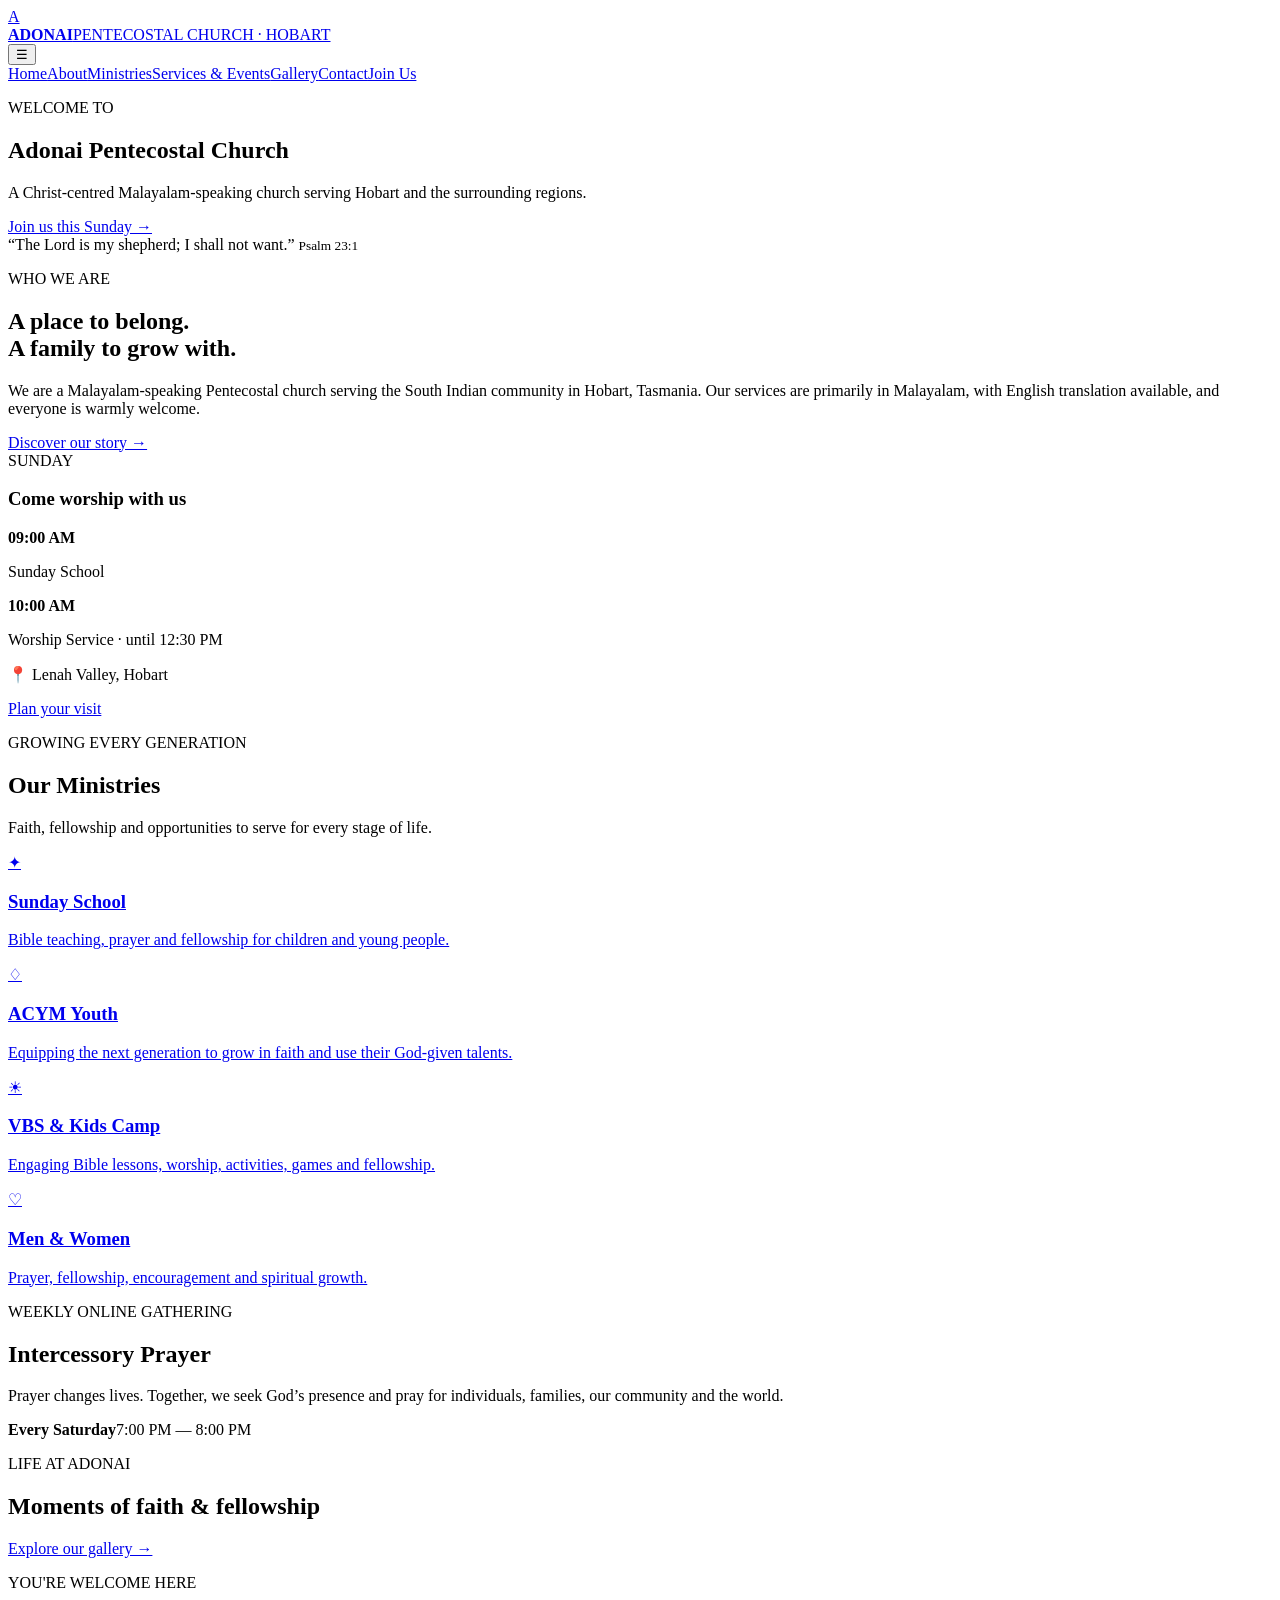
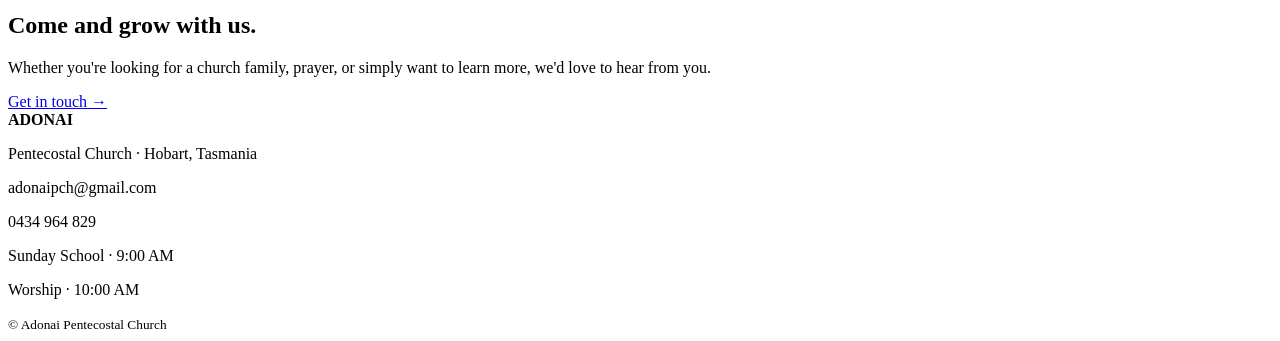
==== index.html @ 258a88e2 "Build initial Adonai Church homepage" ====
<!doctype html><html lang="en"><head><meta charset="UTF-8"><meta name="viewport" content="width=device-width,initial-scale=1"><meta name="description" content="Adonai Pentecostal Church — a Malayalam-speaking Pentecostal church in Hobart, Tasmania."><title>Adonai Pentecostal Church | Hobart</title><link rel="stylesheet" href="assets/css/style.css"></head><body><header class="site-header"><a class="brand" href="index.html"><div class="brand-mark">A</div><div><strong>ADONAI</strong><span>PENTECOSTAL CHURCH · HOBART</span></div></a><button class="menu" aria-label="Open menu">☰</button><nav><a class="active" href="index.html">Home</a><a href="about.html">About</a><a href="ministries.html">Ministries</a><a href="services.html">Services & Events</a><a href="gallery.html">Gallery</a><a href="contact.html">Contact</a><a class="pill" href="contact.html">Join Us</a></nav></header><main><section class="hero"><div class="hero-overlay"></div><div class="hero-content"><p class="eyebrow">WELCOME TO</p><h1>Adonai Pentecostal Church</h1><p>A Christ-centred Malayalam-speaking church serving Hobart and the surrounding regions.</p><a class="btn" href="services.html">Join us this Sunday →</a></div><div class="verse">“The Lord is my shepherd; I shall not want.” <small>Psalm 23:1</small></div></section><section class="section intro"><div><p class="eyebrow blue">WHO WE ARE</p><h2>A place to belong.<br>A family to grow with.</h2><p>We are a Malayalam-speaking Pentecostal church serving the South Indian community in Hobart, Tasmania. Our services are primarily in Malayalam, with English translation available, and everyone is warmly welcome.</p><a class="text-link" href="about.html">Discover our story →</a></div><div class="service-card"><span>SUNDAY</span><h3>Come worship with us</h3><div class="time"><b>09:00 AM</b><p>Sunday School</p></div><div class="time"><b>10:00 AM</b><p>Worship Service · until 12:30 PM</p></div><p>📍 Lenah Valley, Hobart</p><a class="btn dark" href="contact.html">Plan your visit</a></div></section><section class="section soft"><div class="section-heading"><p class="eyebrow blue">GROWING EVERY GENERATION</p><h2>Our Ministries</h2><p>Faith, fellowship and opportunities to serve for every stage of life.</p></div><div class="cards"><a class="card" href="ministries.html"><div class="icon">✦</div><h3>Sunday School</h3><p>Bible teaching, prayer and fellowship for children and young people.</p></a><a class="card feature" href="ministries.html"><div class="icon">♢</div><h3>ACYM Youth</h3><p>Equipping the next generation to grow in faith and use their God-given talents.</p></a><a class="card" href="ministries.html"><div class="icon">☀</div><h3>VBS & Kids Camp</h3><p>Engaging Bible lessons, worship, activities, games and fellowship.</p></a><a class="card" href="ministries.html"><div class="icon">♡</div><h3>Men & Women</h3><p>Prayer, fellowship, encouragement and spiritual growth.</p></a></div></section><section class="prayer"><div><p class="eyebrow">WEEKLY ONLINE GATHERING</p><h2>Intercessory Prayer</h2><p>Prayer changes lives. Together, we seek God’s presence and pray for individuals, families, our community and the world.</p></div><div><strong>Every Saturday</strong><span>7:00 PM — 8:00 PM</span></div></section><section class="section"><div class="section-heading"><p class="eyebrow blue">LIFE AT ADONAI</p><h2>Moments of faith & fellowship</h2></div><div class="gallery-preview"><div></div><div></div><div></div></div><a class="btn dark centre" href="gallery.html">Explore our gallery →</a></section><section class="cta"><p class="eyebrow">YOU'RE WELCOME HERE</p><h2>Come and grow with us.</h2><p>Whether you're looking for a church family, prayer, or simply want to learn more, we'd love to hear from you.</p><a class="btn" href="contact.html">Get in touch →</a></section></main><footer><div><strong>ADONAI</strong><p>Pentecostal Church · Hobart, Tasmania</p></div><div><p>adonaipch@gmail.com</p><p>0434 964 829</p></div><div><p>Sunday School · 9:00 AM</p><p>Worship · 10:00 AM</p></div><small>© <span id="year"></span> Adonai Pentecostal Church</small></footer><script src="assets/js/main.js"></script></body></html>
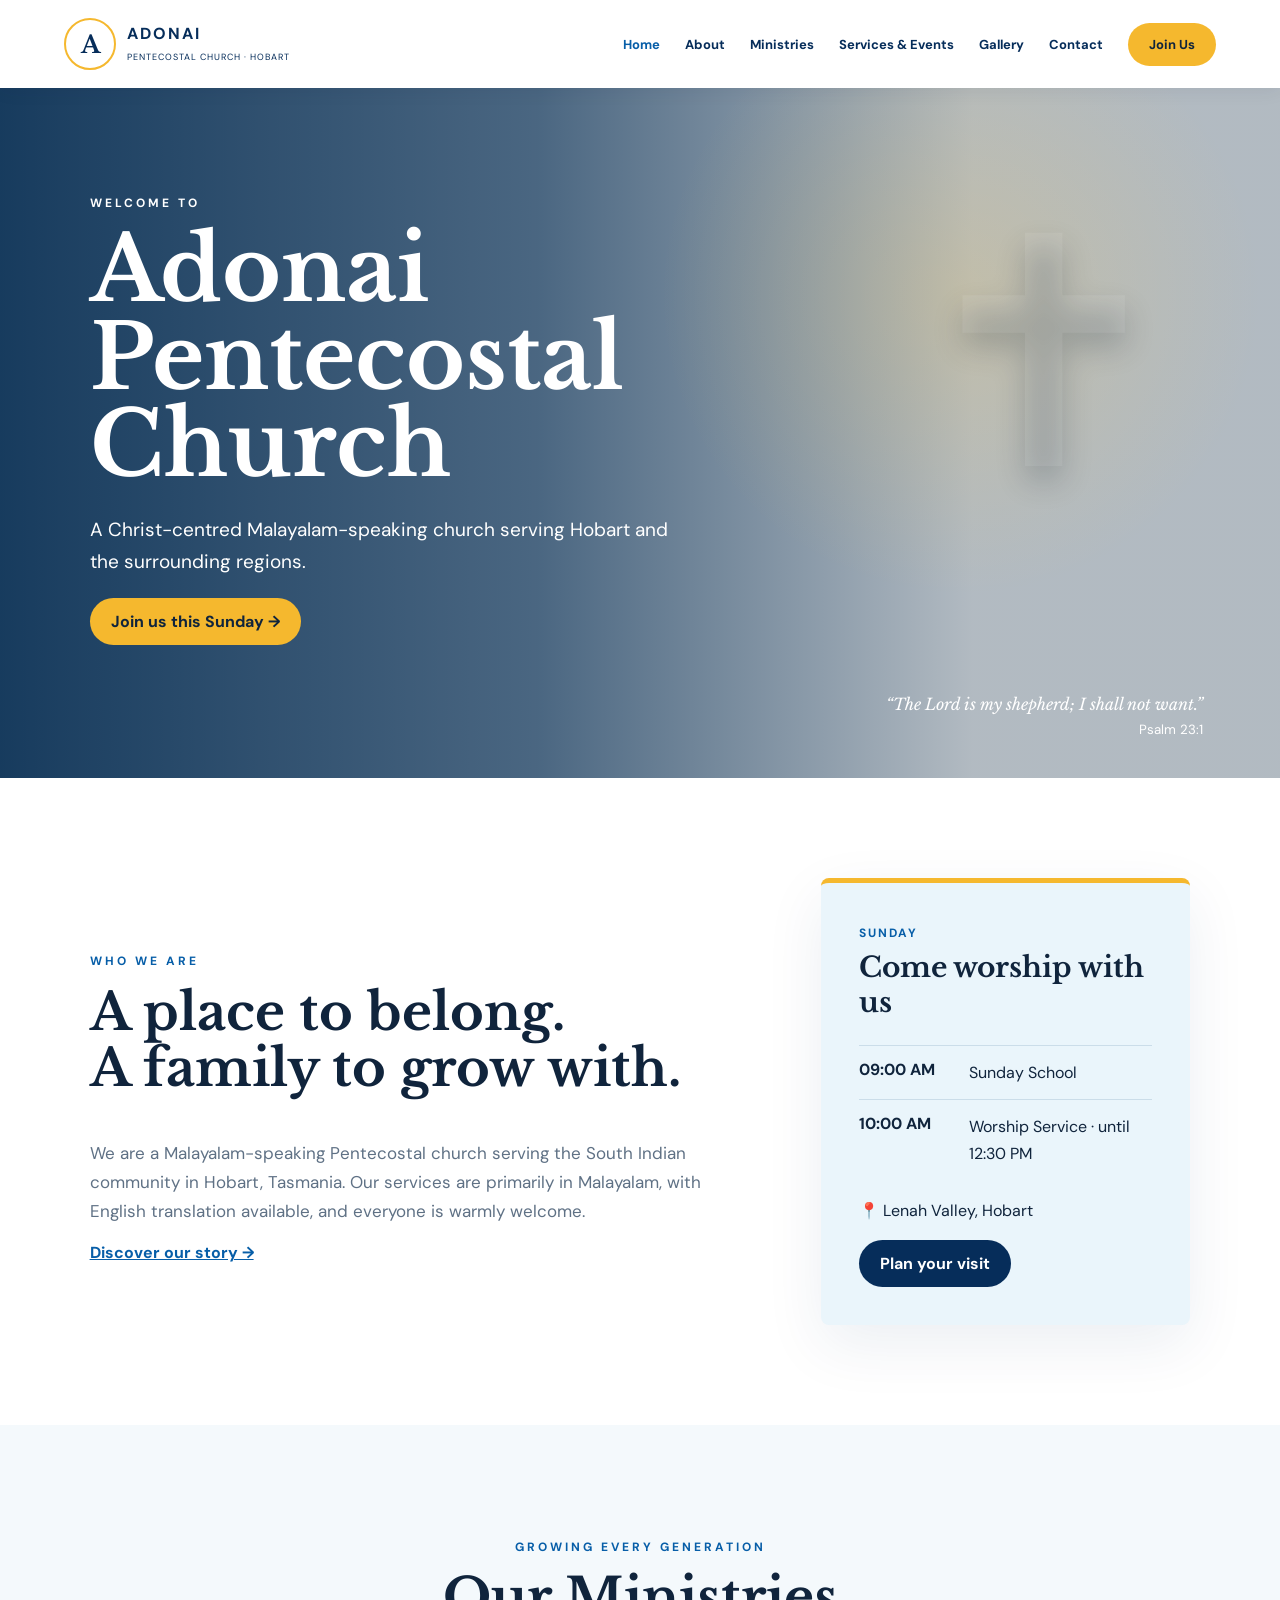
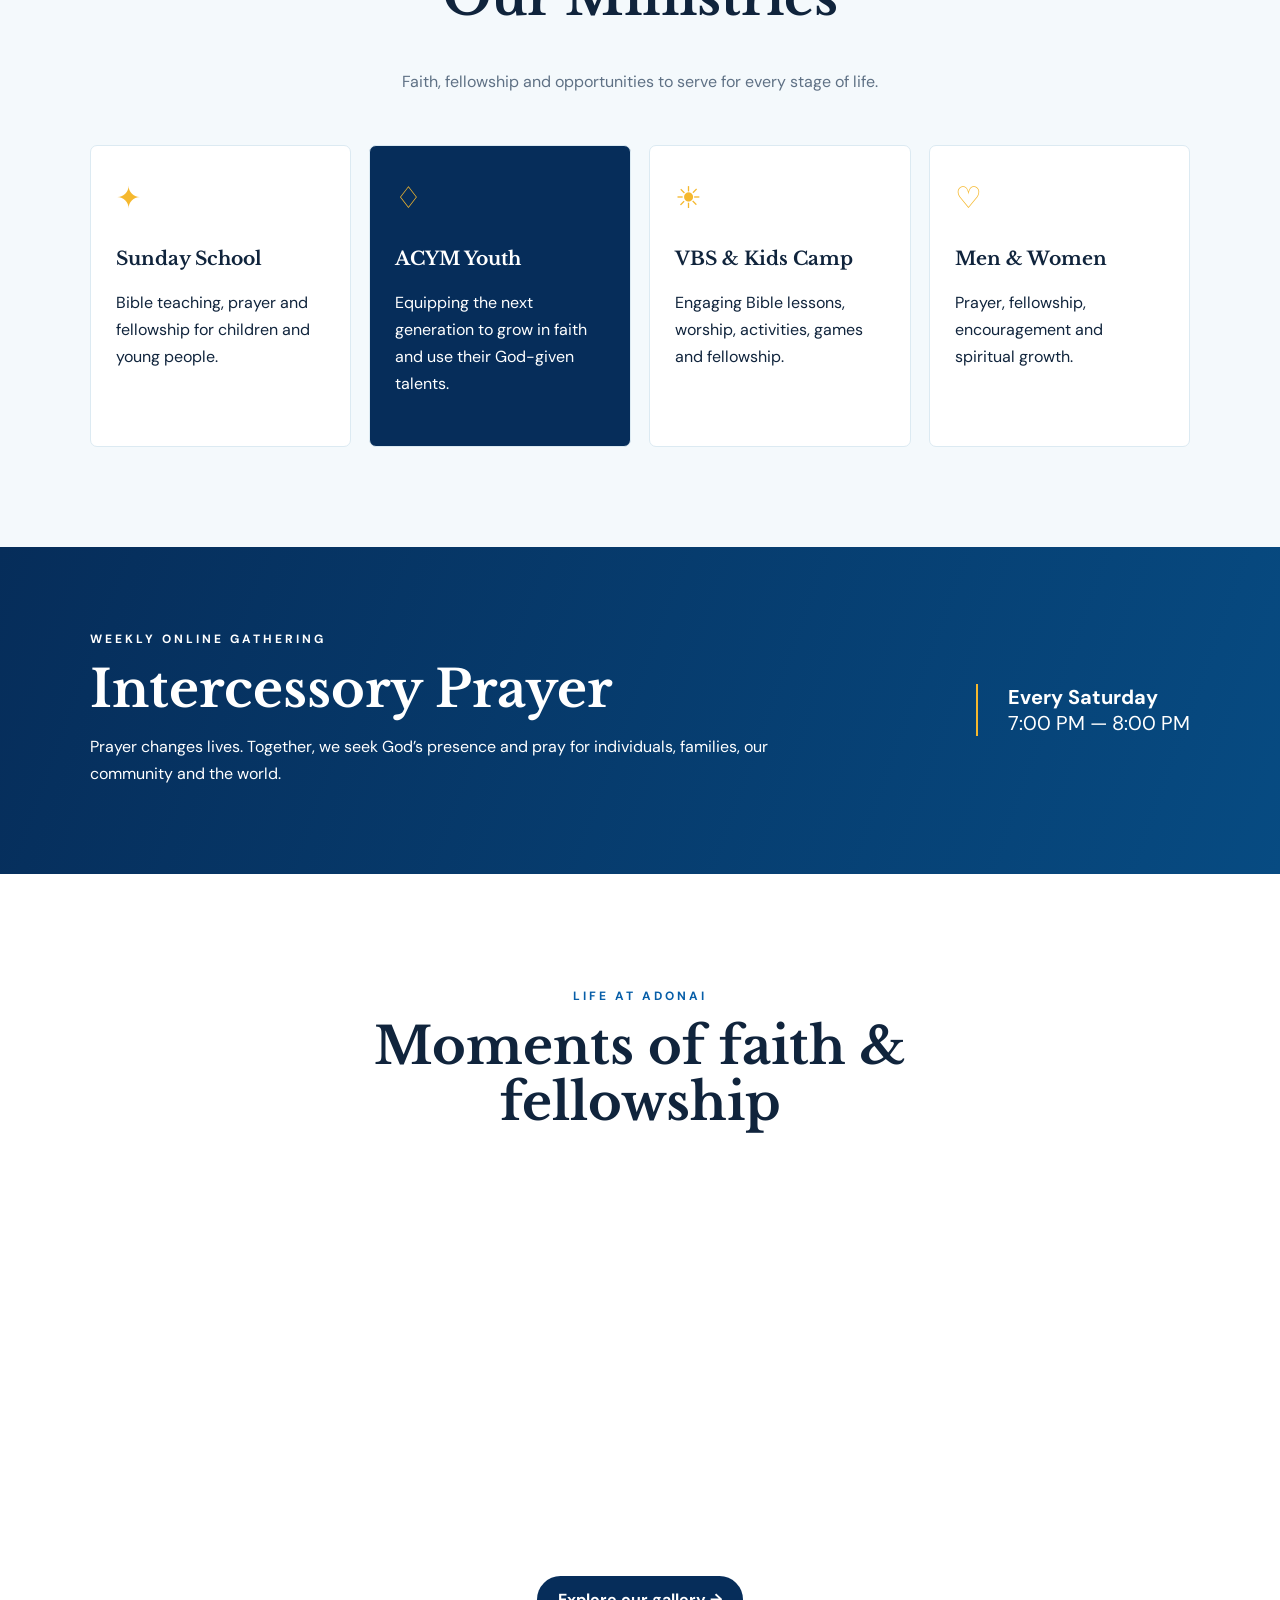
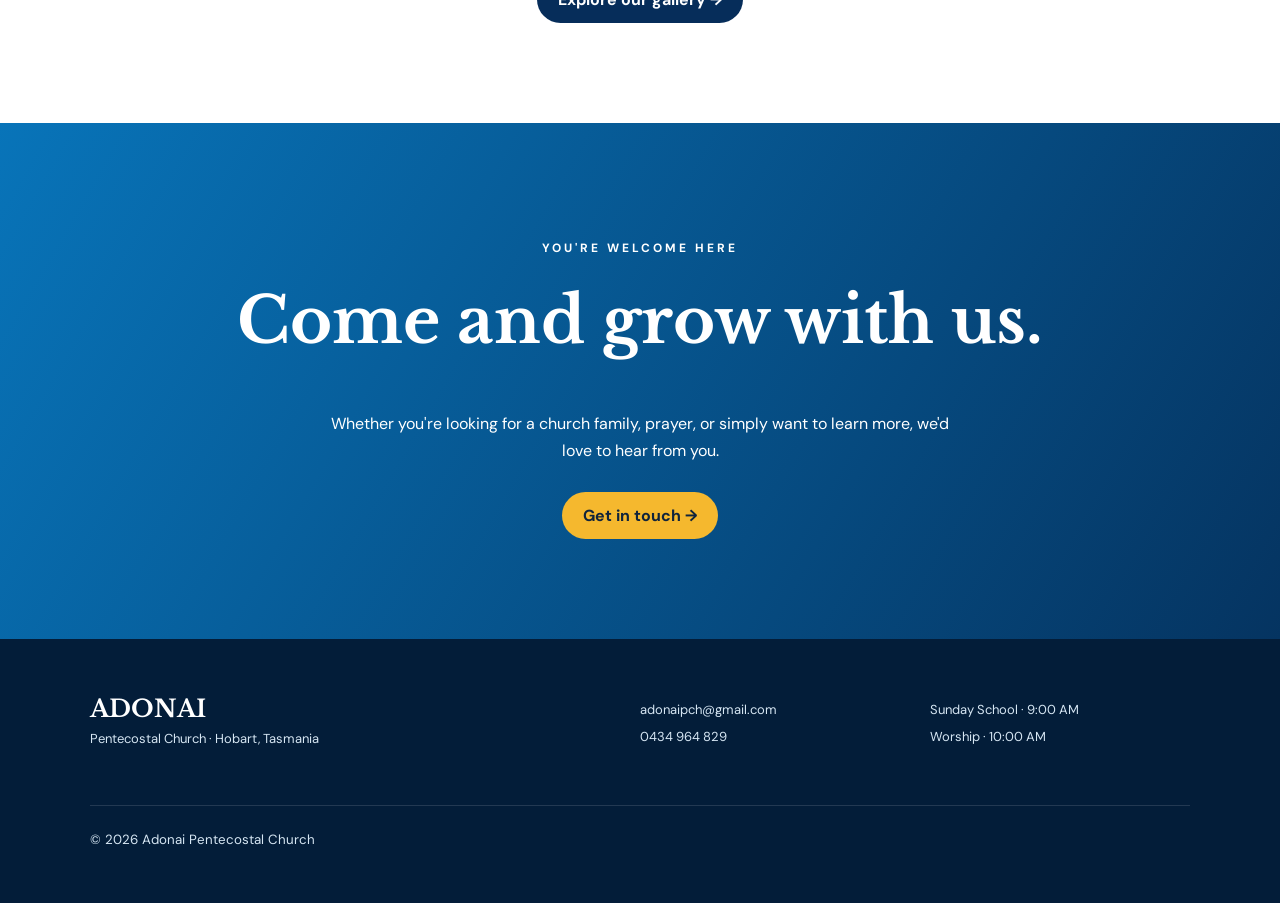
==== commit 977f7c44: "Add reveal animation hooks and polish homepage accessibility" ====
--- a/index.html
+++ b/index.html
@@ -1 +1 @@
-<!doctype html><html lang="en"><head><meta charset="UTF-8"><meta name="viewport" content="width=device-width,initial-scale=1"><meta name="description" content="Adonai Pentecostal Church — a Malayalam-speaking Pentecostal church in Hobart, Tasmania."><title>Adonai Pentecostal Church | Hobart</title><link rel="stylesheet" href="assets/css/style.css"></head><body><header class="site-header"><a class="brand" href="index.html"><div class="brand-mark">A</div><div><strong>ADONAI</strong><span>PENTECOSTAL CHURCH · HOBART</span></div></a><button class="menu" aria-label="Open menu">☰</button><nav><a class="active" href="index.html">Home</a><a href="about.html">About</a><a href="ministries.html">Ministries</a><a href="services.html">Services & Events</a><a href="gallery.html">Gallery</a><a href="contact.html">Contact</a><a class="pill" href="contact.html">Join Us</a></nav></header><main><section class="hero"><div class="hero-overlay"></div><div class="hero-content"><p class="eyebrow">WELCOME TO</p><h1>Adonai Pentecostal Church</h1><p>A Christ-centred Malayalam-speaking church serving Hobart and the surrounding regions.</p><a class="btn" href="services.html">Join us this Sunday →</a></div><div class="verse">“The Lord is my shepherd; I shall not want.” <small>Psalm 23:1</small></div></section><section class="section intro"><div><p class="eyebrow blue">WHO WE ARE</p><h2>A place to belong.<br>A family to grow with.</h2><p>We are a Malayalam-speaking Pentecostal church serving the South Indian community in Hobart, Tasmania. Our services are primarily in Malayalam, with English translation available, and everyone is warmly welcome.</p><a class="text-link" href="about.html">Discover our story →</a></div><div class="service-card"><span>SUNDAY</span><h3>Come worship with us</h3><div class="time"><b>09:00 AM</b><p>Sunday School</p></div><div class="time"><b>10:00 AM</b><p>Worship Service · until 12:30 PM</p></div><p>📍 Lenah Valley, Hobart</p><a class="btn dark" href="contact.html">Plan your visit</a></div></section><section class="section soft"><div class="section-heading"><p class="eyebrow blue">GROWING EVERY GENERATION</p><h2>Our Ministries</h2><p>Faith, fellowship and opportunities to serve for every stage of life.</p></div><div class="cards"><a class="card" href="ministries.html"><div class="icon">✦</div><h3>Sunday School</h3><p>Bible teaching, prayer and fellowship for children and young people.</p></a><a class="card feature" href="ministries.html"><div class="icon">♢</div><h3>ACYM Youth</h3><p>Equipping the next generation to grow in faith and use their God-given talents.</p></a><a class="card" href="ministries.html"><div class="icon">☀</div><h3>VBS & Kids Camp</h3><p>Engaging Bible lessons, worship, activities, games and fellowship.</p></a><a class="card" href="ministries.html"><div class="icon">♡</div><h3>Men & Women</h3><p>Prayer, fellowship, encouragement and spiritual growth.</p></a></div></section><section class="prayer"><div><p class="eyebrow">WEEKLY ONLINE GATHERING</p><h2>Intercessory Prayer</h2><p>Prayer changes lives. Together, we seek God’s presence and pray for individuals, families, our community and the world.</p></div><div><strong>Every Saturday</strong><span>7:00 PM — 8:00 PM</span></div></section><section class="section"><div class="section-heading"><p class="eyebrow blue">LIFE AT ADONAI</p><h2>Moments of faith & fellowship</h2></div><div class="gallery-preview"><div></div><div></div><div></div></div><a class="btn dark centre" href="gallery.html">Explore our gallery →</a></section><section class="cta"><p class="eyebrow">YOU'RE WELCOME HERE</p><h2>Come and grow with us.</h2><p>Whether you're looking for a church family, prayer, or simply want to learn more, we'd love to hear from you.</p><a class="btn" href="contact.html">Get in touch →</a></section></main><footer><div><strong>ADONAI</strong><p>Pentecostal Church · Hobart, Tasmania</p></div><div><p>adonaipch@gmail.com</p><p>0434 964 829</p></div><div><p>Sunday School · 9:00 AM</p><p>Worship · 10:00 AM</p></div><small>© <span id="year"></span> Adonai Pentecostal Church</small></footer><script src="assets/js/main.js"></script></body></html>+<!doctype html><html lang="en"><head><meta charset="UTF-8"><meta name="viewport" content="width=device-width,initial-scale=1"><meta name="theme-color" content="#062d5a"><meta name="description" content="Adonai Pentecostal Church — a Malayalam-speaking Pentecostal church in Hobart, Tasmania."><title>Adonai Pentecostal Church | Hobart</title><link rel="stylesheet" href="assets/css/style.css"></head><body><header class="site-header"><a class="brand" href="index.html" aria-label="Adonai Pentecostal Church home"><div class="brand-mark" aria-hidden="true">A</div><div><strong>ADONAI</strong><span>PENTECOSTAL CHURCH · HOBART</span></div></a><button class="menu" aria-label="Open navigation" aria-expanded="false">☰</button><nav aria-label="Main navigation"><a class="active" href="index.html">Home</a><a href="about.html">About</a><a href="ministries.html">Ministries</a><a href="services.html">Services & Events</a><a href="gallery.html">Gallery</a><a href="contact.html">Contact</a><a class="pill" href="contact.html">Join Us</a></nav></header><main><section class="hero"><div class="hero-overlay"></div><div class="hero-content"><p class="eyebrow">WELCOME TO</p><h1>Adonai Pentecostal Church</h1><p>A Christ-centred Malayalam-speaking church serving Hobart and the surrounding regions.</p><a class="btn" href="services.html">Join us this Sunday →</a></div><div class="verse">“The Lord is my shepherd; I shall not want.” <small>Psalm 23:1</small></div></section><section class="section intro" data-reveal><div><p class="eyebrow blue">WHO WE ARE</p><h2>A place to belong.<br>A family to grow with.</h2><p>We are a Malayalam-speaking Pentecostal church serving the South Indian community in Hobart, Tasmania. Our services are primarily in Malayalam, with English translation available, and everyone is warmly welcome.</p><a class="text-link" href="about.html">Discover our story →</a></div><div class="service-card"><span>SUNDAY</span><h3>Come worship with us</h3><div class="time"><b>09:00 AM</b><p>Sunday School</p></div><div class="time"><b>10:00 AM</b><p>Worship Service · until 12:30 PM</p></div><p>📍 Lenah Valley, Hobart</p><a class="btn dark" href="contact.html">Plan your visit</a></div></section><section class="section soft"><div class="section-heading" data-reveal><p class="eyebrow blue">GROWING EVERY GENERATION</p><h2>Our Ministries</h2><p>Faith, fellowship and opportunities to serve for every stage of life.</p></div><div class="cards" data-reveal><a class="card" href="ministries.html"><div class="icon">✦</div><h3>Sunday School</h3><p>Bible teaching, prayer and fellowship for children and young people.</p></a><a class="card feature" href="ministries.html"><div class="icon">♢</div><h3>ACYM Youth</h3><p>Equipping the next generation to grow in faith and use their God-given talents.</p></a><a class="card" href="ministries.html"><div class="icon">☀</div><h3>VBS & Kids Camp</h3><p>Engaging Bible lessons, worship, activities, games and fellowship.</p></a><a class="card" href="ministries.html"><div class="icon">♡</div><h3>Men & Women</h3><p>Prayer, fellowship, encouragement and spiritual growth.</p></a></div></section><section class="prayer" data-reveal><div><p class="eyebrow">WEEKLY ONLINE GATHERING</p><h2>Intercessory Prayer</h2><p>Prayer changes lives. Together, we seek God’s presence and pray for individuals, families, our community and the world.</p></div><div><strong>Every Saturday</strong><span>7:00 PM — 8:00 PM</span></div></section><section class="section" data-reveal><div class="section-heading"><p class="eyebrow blue">LIFE AT ADONAI</p><h2>Moments of faith & fellowship</h2></div><div class="gallery-preview" aria-label="Worship photo preview"><div></div><div></div><div></div></div><a class="btn dark centre" href="gallery.html">Explore our gallery →</a></section><section class="cta" data-reveal><p class="eyebrow">YOU'RE WELCOME HERE</p><h2>Come and grow with us.</h2><p>Whether you're looking for a church family, prayer, or simply want to learn more, we'd love to hear from you.</p><a class="btn" href="contact.html">Get in touch →</a></section></main><footer><div><strong>ADONAI</strong><p>Pentecostal Church · Hobart, Tasmania</p></div><div><p>adonaipch@gmail.com</p><p>0434 964 829</p></div><div><p>Sunday School · 9:00 AM</p><p>Worship · 10:00 AM</p></div><small>© <span id="year"></span> Adonai Pentecostal Church</small></footer><script src="assets/js/main.js"></script></body></html>
--- a/assets/css/style.css
+++ b/assets/css/style.css
@@ -0,0 +1 @@
+@import url('https://fonts.googleapis.com/css2?family=DM+Sans:wght@400;500;600;700&family=Libre+Baskerville:wght@400;700&display=swap');:root{--navy:#062d5a;--blue:#075ea8;--sky:#eaf5fb;--gold:#f5b82e;--ink:#10243c;--white:#fff;--muted:#5f7185}*{box-sizing:border-box}html{scroll-behavior:smooth}body{margin:0;color:var(--ink);font-family:'DM Sans',sans-serif;background:#fff;overflow-x:hidden}img{max-width:100%;display:block}h1,h2,h3{font-family:'Libre Baskerville',serif;margin-top:0}h2{font-size:clamp(2rem,4vw,3.5rem);line-height:1.1}p{line-height:1.7}.site-header{height:88px;display:flex;align-items:center;justify-content:space-between;padding:0 max(5vw,24px);position:sticky;top:0;z-index:50;background:#fffffffa;backdrop-filter:blur(12px);box-shadow:0 2px 18px #001c3b12}.brand{display:flex;gap:11px;align-items:center;text-decoration:none;color:var(--navy)}.brand-mark{width:52px;height:52px;border:2px solid var(--gold);border-radius:50%;display:grid;place-items:center;font:700 24px 'Libre Baskerville';background:#fff}.brand strong{display:block;letter-spacing:2px}.brand span{font-size:9px;letter-spacing:1px}.site-header nav{display:flex;gap:25px;align-items:center}.site-header nav a{font-size:13px;font-weight:700;text-decoration:none;color:var(--navy);transition:.2s}.site-header nav a:hover,.site-header nav a.active{color:var(--blue)}.pill,.btn{display:inline-block!important;background:var(--gold)!important;color:#10243c!important;border-radius:999px;padding:13px 21px!important;text-decoration:none;font-weight:700;border:0;transition:transform .2s,box-shadow .2s}.btn:hover,.pill:hover{transform:translateY(-2px);box-shadow:0 10px 24px #001e3d2b}.menu{display:none;background:none;border:0;font-size:27px;color:var(--navy);cursor:pointer}.hero{min-height:690px;position:relative;display:flex;align-items:center;color:white;background-image:linear-gradient(90deg,#00284ee8 0%,#00284eb5 42%,#001c344d 76%),url('https://images.unsplash.com/photo-1600288480699-0b0d8a456dd8?auto=format&fit=crop&q=84&w=2200');background-size:cover;background-position:center;overflow:hidden}.hero:after{content:'✝';position:absolute;right:8vw;top:16%;font-family:Georgia,serif;font-size:clamp(10rem,25vw,22rem);line-height:1;color:#ffffff14;text-shadow:0 15px 30px #00172b30}.hero-overlay{position:absolute;inset:0;background:radial-gradient(circle at 75% 30%,#ffc94a35,transparent 28%)}.hero-content{position:relative;z-index:2;max-width:850px;margin-left:max(7vw,30px);padding:70px 25px 110px 0;animation:heroIn .8s ease both}.hero h1{font-size:clamp(3rem,7vw,6.1rem);line-height:.98;margin:12px 0 25px;text-wrap:balance}.hero-content>p:not(.eyebrow){max-width:610px;font-size:19px}.eyebrow{font-size:12px;font-weight:700;letter-spacing:3px}.blue{color:var(--blue)}.verse{position:absolute;z-index:3;right:6vw;bottom:40px;font-family:'Libre Baskerville';font-style:italic}.verse small{display:block;text-align:right;margin-top:7px;font-family:'DM Sans';font-style:normal}.section{padding:100px max(7vw,30px)}.intro{display:grid;grid-template-columns:1.25fr .75fr;gap:9vw;align-items:center}.intro>div:first-child>p:not(.eyebrow){font-size:17px;color:var(--muted);max-width:680px}.text-link{color:var(--blue);font-weight:700}.service-card{background:var(--sky);padding:38px;border-radius:8px;border-top:5px solid var(--gold);box-shadow:0 20px 60px #00306014}.service-card>span{color:var(--blue);font-size:12px;font-weight:700;letter-spacing:2px}.service-card h3{font-size:28px;margin:8px 0 25px}.time{display:grid;grid-template-columns:110px 1fr;border-top:1px solid #cbdde9;padding:13px 0}.time p{margin:0}.dark{background:var(--navy)!important;color:white!important}.soft{background:#f4f9fc}.section-heading{text-align:center;max-width:720px;margin:0 auto 50px}.section-heading p:last-child{color:var(--muted)}.cards{display:grid;grid-template-columns:repeat(4,1fr);gap:18px}.card{text-decoration:none;color:var(--ink);padding:32px 25px;background:#fff;border:1px solid #dceaf2;min-height:260px;transition:.25s;border-radius:7px}.card:hover{transform:translateY(-6px);box-shadow:0 16px 40px #00306016}.card.feature{background:var(--navy);color:white}.icon{font-size:30px;color:var(--gold);margin-bottom:30px}.prayer{background:linear-gradient(110deg,#062d5a,#074b82);color:white;padding:70px max(7vw,30px);display:flex;justify-content:space-between;align-items:center;gap:40px}.prayer>div:first-child{max-width:700px}.prayer h2{margin:8px 0}.prayer>div:last-child{border-left:2px solid var(--gold);padding-left:30px}.prayer strong,.prayer span{display:block;font-size:20px}.gallery-preview{display:grid;grid-template-columns:2fr 1fr 1fr;gap:15px;height:360px;margin-bottom:35px}.gallery-preview div{background-image:url('https://images.unsplash.com/photo-1600288480699-0b0d8a456dd8?auto=format&fit=crop&q=78&w=1200');background-size:cover;background-position:center;border-radius:7px;transition:.3s}.gallery-preview div:nth-child(2){background-position:30% center;filter:saturate(.85)}.gallery-preview div:nth-child(3){background-position:75% center;filter:brightness(.8)}.gallery-preview div:hover{transform:scale(1.015)}.centre{display:table!important;margin:auto}.cta{text-align:center;background:linear-gradient(120deg,#0874b9,#053461);color:#fff;padding:100px 20px}.cta p{max-width:650px;margin:15px auto 28px}.cta h2{font-size:clamp(2.5rem,5vw,4.5rem)}footer{background:#031d39;color:#d6e6f3;padding:55px max(7vw,30px);display:grid;grid-template-columns:2fr 1fr 1fr;gap:30px}footer strong{font-family:'Libre Baskerville';font-size:24px;color:#fff}footer p{margin:5px 0;font-size:13px}footer small{grid-column:1/-1;border-top:1px solid #ffffff20;padding-top:25px;margin-top:20px}[data-reveal]{opacity:0;transform:translateY(25px);transition:opacity .65s ease,transform .65s ease}[data-reveal].revealed{opacity:1;transform:none}@keyframes heroIn{from{opacity:0;transform:translateY(20px)}to{opacity:1;transform:none}}@media(prefers-reduced-motion:reduce){*{scroll-behavior:auto!important;animation:none!important;transition:none!important}[data-reveal]{opacity:1;transform:none}}@media(max-width:980px){.site-header nav{gap:15px}.site-header nav a{font-size:12px}.hero:after{right:0}}@media(max-width:850px){.site-header{height:76px;padding:0 20px}.menu{display:block}.site-header nav{display:none;position:absolute;top:76px;left:0;right:0;background:#fff;padding:22px;flex-direction:column;align-items:stretch;gap:4px;box-shadow:0 15px 30px #001b3830;max-height:calc(100vh - 76px);overflow:auto}.site-header nav.open{display:flex}.site-header nav a{font-size:15px;padding:12px 8px}.site-header nav .pill{text-align:center;margin-top:8px}.hero{min-height:650px;background-position:58% center}.hero-content{margin-left:30px;max-width:680px}.hero:after{display:none}.verse{left:30px;right:auto;bottom:28px}.intro{grid-template-columns:1fr}.cards{grid-template-columns:1fr 1fr}.prayer{flex-direction:column;align-items:flex-start}.gallery-preview{grid-template-columns:1fr 1fr;height:400px}.gallery-preview div:first-child{grid-column:1/-1}footer{grid-template-columns:1fr 1fr}}@media(max-width:520px){.brand-mark{width:44px;height:44px}.brand strong{font-size:14px}.brand span{display:none}.hero{min-height:640px;background-position:63% center}.hero-content{margin-left:0;padding:65px 22px 135px}.hero h1{font-size:clamp(2.75rem,13vw,4rem)}.hero-content>p:not(.eyebrow){font-size:16px}.verse{left:22px;right:22px;bottom:28px;font-size:13px}.verse small{text-align:left}.section{padding:72px 22px}.intro{gap:45px}.cards{grid-template-columns:1fr}.card{min-height:0}.gallery-preview{grid-template-columns:1fr;height:auto}.gallery-preview div{height:200px}.gallery-preview div:first-child{grid-column:auto}.prayer{padding:60px 22px}.prayer>div:last-child{padding-left:20px}.prayer strong,.prayer span{font-size:17px}footer{grid-template-columns:1fr;padding:45px 22px}.service-card{padding:27px}.time{grid-template-columns:95px 1fr}.cta{padding:75px 22px}}
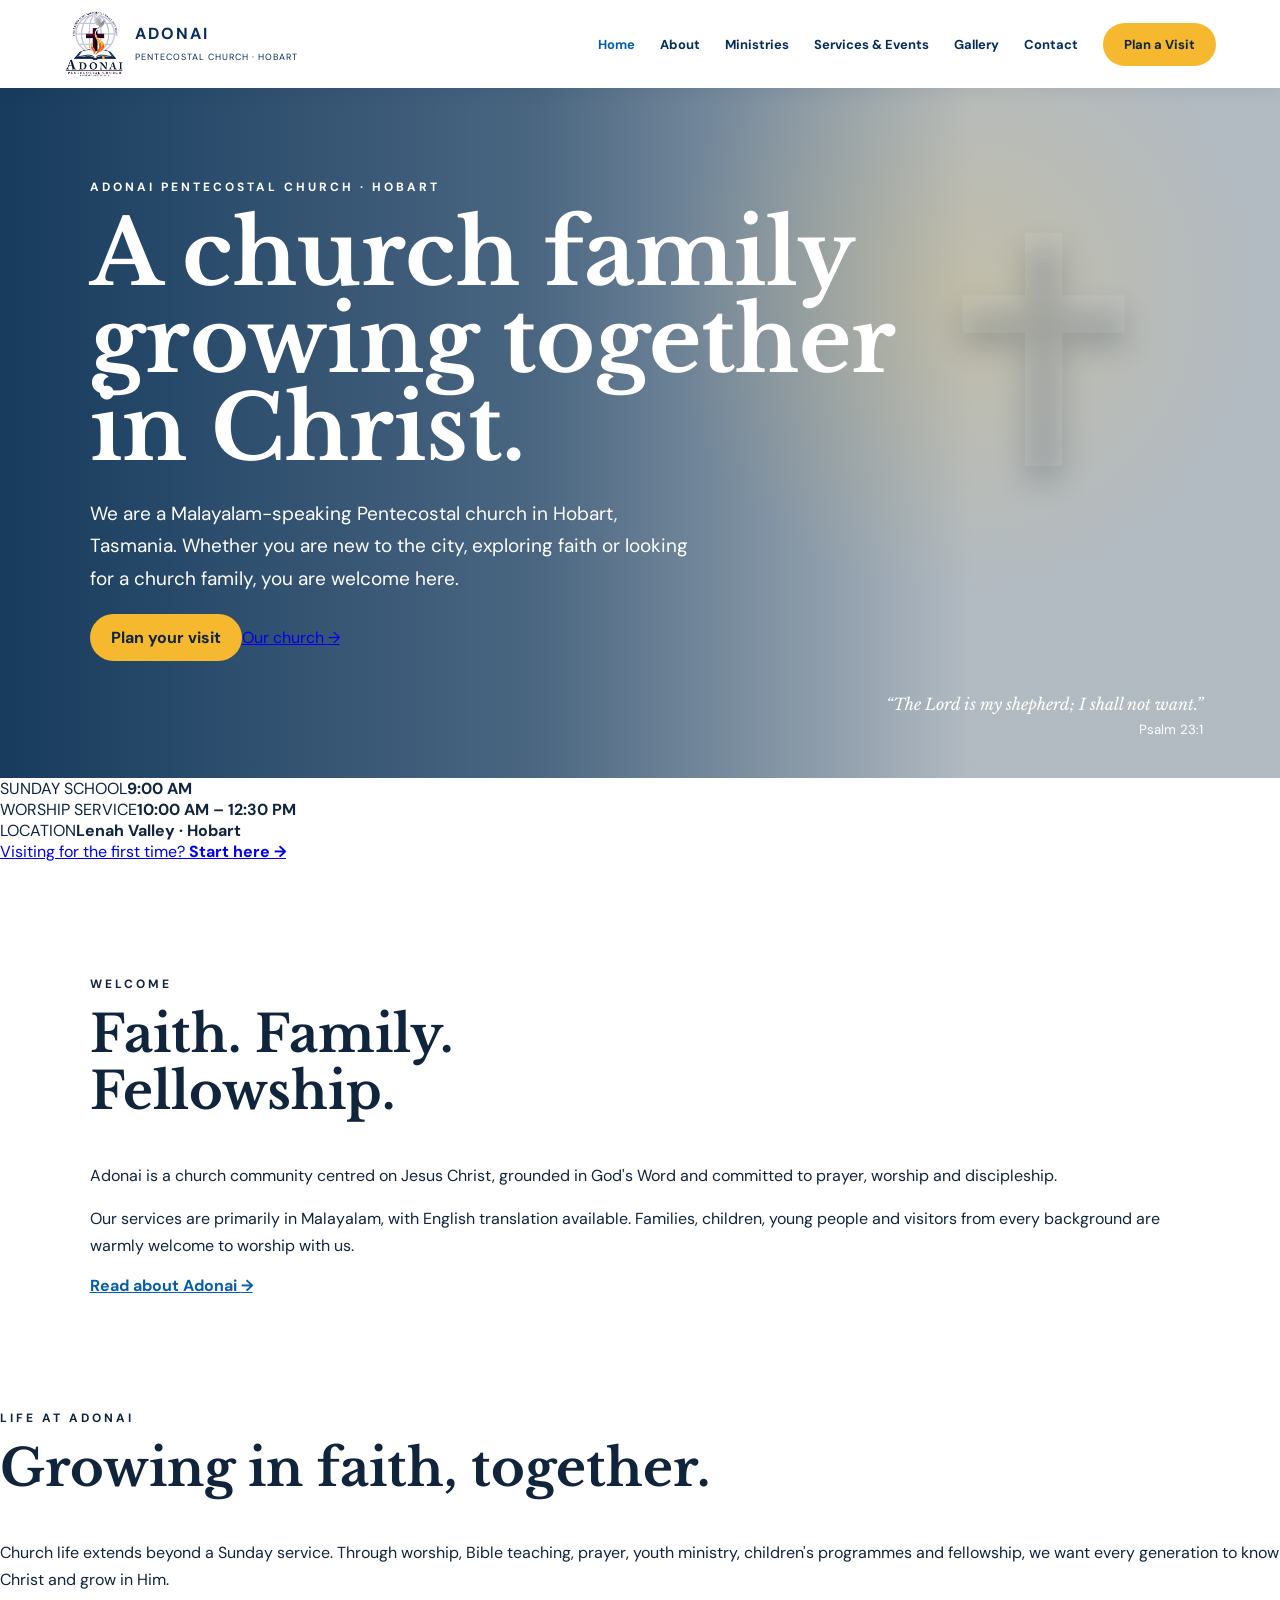
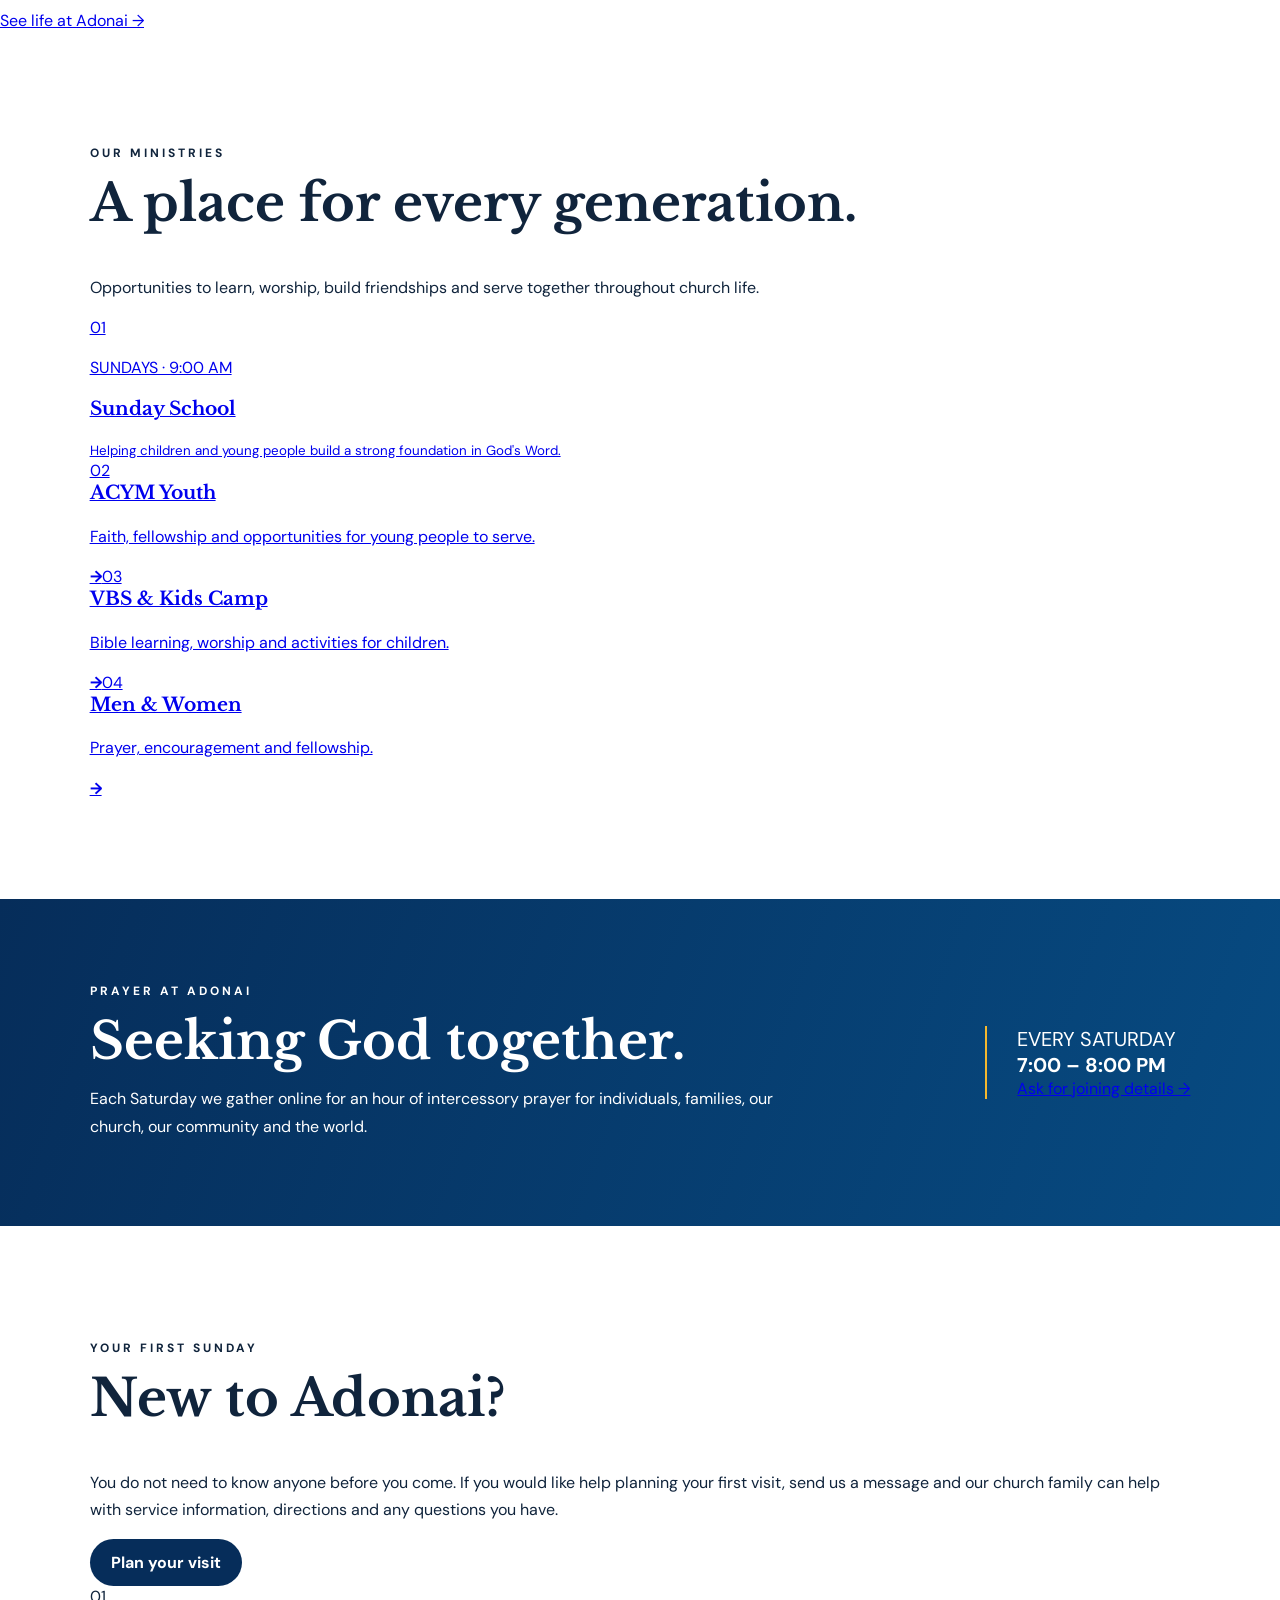
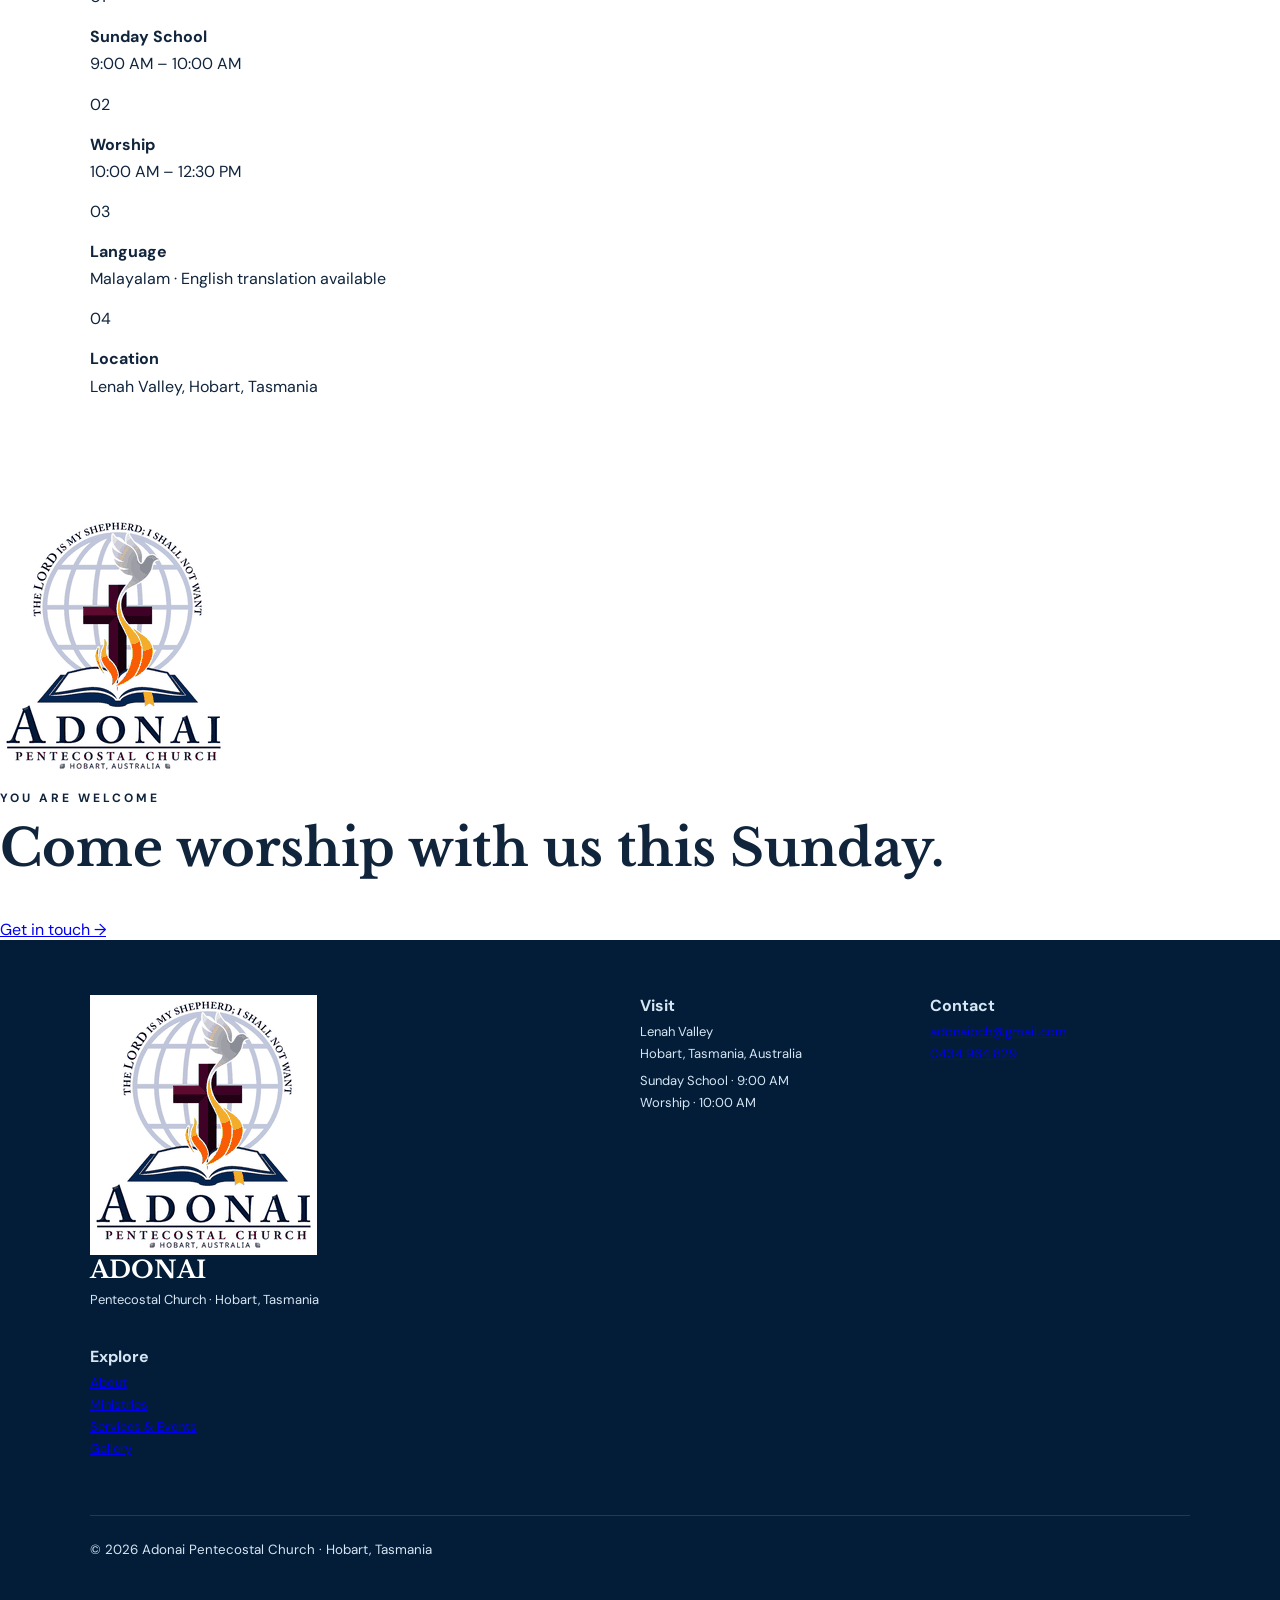
==== commit ec0e124f: "Redesign homepage with a more refined church identity" ====
--- a/index.html
+++ b/index.html
@@ -1 +1 @@
-<!doctype html><html lang="en"><head><meta charset="UTF-8"><meta name="viewport" content="width=device-width,initial-scale=1"><meta name="theme-color" content="#062d5a"><meta name="description" content="Adonai Pentecostal Church — a Malayalam-speaking Pentecostal church in Hobart, Tasmania."><title>Adonai Pentecostal Church | Hobart</title><link rel="stylesheet" href="assets/css/style.css"></head><body><header class="site-header"><a class="brand" href="index.html" aria-label="Adonai Pentecostal Church home"><div class="brand-mark" aria-hidden="true">A</div><div><strong>ADONAI</strong><span>PENTECOSTAL CHURCH · HOBART</span></div></a><button class="menu" aria-label="Open navigation" aria-expanded="false">☰</button><nav aria-label="Main navigation"><a class="active" href="index.html">Home</a><a href="about.html">About</a><a href="ministries.html">Ministries</a><a href="services.html">Services & Events</a><a href="gallery.html">Gallery</a><a href="contact.html">Contact</a><a class="pill" href="contact.html">Join Us</a></nav></header><main><section class="hero"><div class="hero-overlay"></div><div class="hero-content"><p class="eyebrow">WELCOME TO</p><h1>Adonai Pentecostal Church</h1><p>A Christ-centred Malayalam-speaking church serving Hobart and the surrounding regions.</p><a class="btn" href="services.html">Join us this Sunday →</a></div><div class="verse">“The Lord is my shepherd; I shall not want.” <small>Psalm 23:1</small></div></section><section class="section intro" data-reveal><div><p class="eyebrow blue">WHO WE ARE</p><h2>A place to belong.<br>A family to grow with.</h2><p>We are a Malayalam-speaking Pentecostal church serving the South Indian community in Hobart, Tasmania. Our services are primarily in Malayalam, with English translation available, and everyone is warmly welcome.</p><a class="text-link" href="about.html">Discover our story →</a></div><div class="service-card"><span>SUNDAY</span><h3>Come worship with us</h3><div class="time"><b>09:00 AM</b><p>Sunday School</p></div><div class="time"><b>10:00 AM</b><p>Worship Service · until 12:30 PM</p></div><p>📍 Lenah Valley, Hobart</p><a class="btn dark" href="contact.html">Plan your visit</a></div></section><section class="section soft"><div class="section-heading" data-reveal><p class="eyebrow blue">GROWING EVERY GENERATION</p><h2>Our Ministries</h2><p>Faith, fellowship and opportunities to serve for every stage of life.</p></div><div class="cards" data-reveal><a class="card" href="ministries.html"><div class="icon">✦</div><h3>Sunday School</h3><p>Bible teaching, prayer and fellowship for children and young people.</p></a><a class="card feature" href="ministries.html"><div class="icon">♢</div><h3>ACYM Youth</h3><p>Equipping the next generation to grow in faith and use their God-given talents.</p></a><a class="card" href="ministries.html"><div class="icon">☀</div><h3>VBS & Kids Camp</h3><p>Engaging Bible lessons, worship, activities, games and fellowship.</p></a><a class="card" href="ministries.html"><div class="icon">♡</div><h3>Men & Women</h3><p>Prayer, fellowship, encouragement and spiritual growth.</p></a></div></section><section class="prayer" data-reveal><div><p class="eyebrow">WEEKLY ONLINE GATHERING</p><h2>Intercessory Prayer</h2><p>Prayer changes lives. Together, we seek God’s presence and pray for individuals, families, our community and the world.</p></div><div><strong>Every Saturday</strong><span>7:00 PM — 8:00 PM</span></div></section><section class="section" data-reveal><div class="section-heading"><p class="eyebrow blue">LIFE AT ADONAI</p><h2>Moments of faith & fellowship</h2></div><div class="gallery-preview" aria-label="Worship photo preview"><div></div><div></div><div></div></div><a class="btn dark centre" href="gallery.html">Explore our gallery →</a></section><section class="cta" data-reveal><p class="eyebrow">YOU'RE WELCOME HERE</p><h2>Come and grow with us.</h2><p>Whether you're looking for a church family, prayer, or simply want to learn more, we'd love to hear from you.</p><a class="btn" href="contact.html">Get in touch →</a></section></main><footer><div><strong>ADONAI</strong><p>Pentecostal Church · Hobart, Tasmania</p></div><div><p>adonaipch@gmail.com</p><p>0434 964 829</p></div><div><p>Sunday School · 9:00 AM</p><p>Worship · 10:00 AM</p></div><small>© <span id="year"></span> Adonai Pentecostal Church</small></footer><script src="assets/js/main.js"></script></body></html>+<!doctype html><html lang="en"><head><meta charset="UTF-8"><meta name="viewport" content="width=device-width,initial-scale=1"><meta name="theme-color" content="#071b35"><meta name="description" content="Adonai Pentecostal Church is a Malayalam-speaking Pentecostal church in Hobart, Tasmania. Join us for Sunday School at 9:00 AM and worship at 10:00 AM."><meta property="og:title" content="Adonai Pentecostal Church | Hobart"><meta property="og:description" content="A Christ-centred Malayalam-speaking church in Hobart, Tasmania. Everyone is welcome."><meta property="og:type" content="website"><meta property="og:image" content="assets/images/adonai-logo.png"><title>Adonai Pentecostal Church | Hobart, Tasmania</title><link rel="icon" type="image/png" href="assets/images/favicon.png"><link rel="apple-touch-icon" href="apple-touch-icon.png"><link rel="stylesheet" href="assets/css/style.css"></head><body><header class="site-header"><a class="brand" href="index.html" aria-label="Adonai Pentecostal Church home"><div class="brand-mark" aria-hidden="true">A</div><div><strong>ADONAI</strong><span>PENTECOSTAL CHURCH · HOBART</span></div></a><button class="menu" aria-label="Open navigation" aria-expanded="false">☰</button><nav aria-label="Main navigation"><a class="active" href="index.html">Home</a><a href="about.html">About</a><a href="ministries.html">Ministries</a><a href="services.html">Services & Events</a><a href="gallery.html">Gallery</a><a href="contact.html">Contact</a><a class="pill" href="contact.html">Plan a Visit</a></nav></header><main><section class="hero"><div class="hero-overlay"></div><div class="hero-content"><p class="eyebrow">ADONAI PENTECOSTAL CHURCH · HOBART</p><h1>A church family growing together in Christ.</h1><p>We are a Malayalam-speaking Pentecostal church in Hobart, Tasmania. Whether you are new to the city, exploring faith or looking for a church family, you are welcome here.</p><div class="hero-actions"><a class="btn" href="contact.html">Plan your visit</a><a class="btn-link" href="about.html">Our church <span>→</span></a></div></div><div class="verse">“The Lord is my shepherd; I shall not want.” <small>Psalm 23:1</small></div></section><section class="sunday-strip" aria-label="Sunday service information"><div><span>SUNDAY SCHOOL</span><strong>9:00 AM</strong></div><div><span>WORSHIP SERVICE</span><strong>10:00 AM – 12:30 PM</strong></div><div><span>LOCATION</span><strong>Lenah Valley · Hobart</strong></div><a href="contact.html">Visiting for the first time? <b>Start here →</b></a></section><section class="section welcome" data-reveal><div class="welcome-title"><p class="eyebrow accent">WELCOME</p><h2>Faith. Family.<br>Fellowship.</h2></div><div class="welcome-copy"><p class="lead">Adonai is a church community centred on Jesus Christ, grounded in God's Word and committed to prayer, worship and discipleship.</p><p>Our services are primarily in Malayalam, with English translation available. Families, children, young people and visitors from every background are warmly welcome to worship with us.</p><a class="text-link" href="about.html">Read about Adonai <span>→</span></a></div></section><section class="life-feature"><div class="life-image" role="img" aria-label="Church worship gathering"></div><div class="life-copy" data-reveal><p class="eyebrow">LIFE AT ADONAI</p><h2>Growing in faith, together.</h2><p>Church life extends beyond a Sunday service. Through worship, Bible teaching, prayer, youth ministry, children's programmes and fellowship, we want every generation to know Christ and grow in Him.</p><a class="quiet-link" href="gallery.html">See life at Adonai →</a></div></section><section class="section ministries-home"><div class="editorial-heading" data-reveal><div><p class="eyebrow accent">OUR MINISTRIES</p><h2>A place for every generation.</h2></div><p>Opportunities to learn, worship, build friendships and serve together throughout church life.</p></div><div class="ministry-editorial" data-reveal><a class="ministry-main" href="ministries.html"><span>01</span><div><p>SUNDAYS · 9:00 AM</p><h3>Sunday School</h3><small>Helping children and young people build a strong foundation in God's Word.</small></div></a><div class="ministry-list"><a href="ministries.html"><span>02</span><div><h3>ACYM Youth</h3><p>Faith, fellowship and opportunities for young people to serve.</p></div><b>→</b></a><a href="ministries.html"><span>03</span><div><h3>VBS & Kids Camp</h3><p>Bible learning, worship and activities for children.</p></div><b>→</b></a><a href="ministries.html"><span>04</span><div><h3>Men & Women</h3><p>Prayer, encouragement and fellowship.</p></div><b>→</b></a></div></div></section><section class="prayer" data-reveal><div><p class="eyebrow">PRAYER AT ADONAI</p><h2>Seeking God together.</h2><p>Each Saturday we gather online for an hour of intercessory prayer for individuals, families, our church, our community and the world.</p></div><div class="prayer-time"><span>EVERY SATURDAY</span><strong>7:00 – 8:00 PM</strong><a href="contact.html">Ask for joining details →</a></div></section><section class="section visit" data-reveal><div><p class="eyebrow accent">YOUR FIRST SUNDAY</p><h2>New to Adonai?</h2><p>You do not need to know anyone before you come. If you would like help planning your first visit, send us a message and our church family can help with service information, directions and any questions you have.</p><a class="btn dark" href="contact.html">Plan your visit</a></div><div class="visit-details"><div><span>01</span><p><b>Sunday School</b><br>9:00 AM – 10:00 AM</p></div><div><span>02</span><p><b>Worship</b><br>10:00 AM – 12:30 PM</p></div><div><span>03</span><p><b>Language</b><br>Malayalam · English translation available</p></div><div><span>04</span><p><b>Location</b><br>Lenah Valley, Hobart, Tasmania</p></div></div></section><section class="closing"><img src="assets/images/adonai-logo.png" alt="Adonai Pentecostal Church"><div><p class="eyebrow">YOU ARE WELCOME</p><h2>Come worship with us this Sunday.</h2><a href="contact.html">Get in touch →</a></div></section></main><footer><div class="footer-brand"><img src="assets/images/adonai-logo.png" alt=""><div><strong>ADONAI</strong><p>Pentecostal Church · Hobart, Tasmania</p></div></div><div><b>Visit</b><p>Lenah Valley<br>Hobart, Tasmania, Australia</p><p>Sunday School · 9:00 AM<br>Worship · 10:00 AM</p></div><div><b>Contact</b><p><a href="mailto:adonaipch@gmail.com">adonaipch@gmail.com</a><br><a href="tel:+61434964829">0434 964 829</a></p></div><div><b>Explore</b><p><a href="about.html">About</a><br><a href="ministries.html">Ministries</a><br><a href="services.html">Services & Events</a><br><a href="gallery.html">Gallery</a></p></div><small>© <span id="year"></span> Adonai Pentecostal Church · Hobart, Tasmania</small></footer><script src="assets/js/main.js"></script></body></html>
